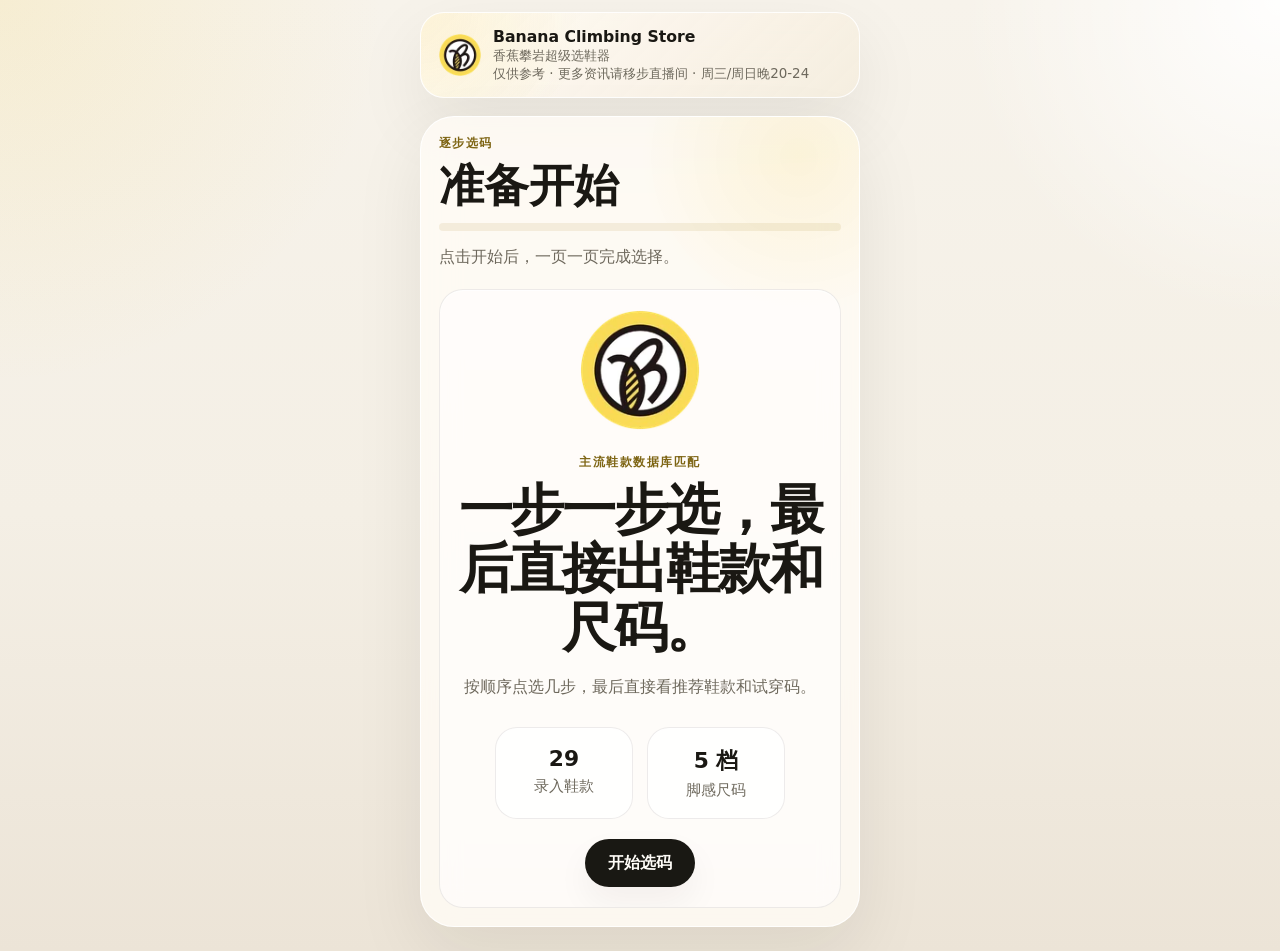
==== index.html @ 50c02187 "Speed up mobile taps and logo loading" ====
<!doctype html>
<html lang="zh-CN">
  <head>
    <meta charset="UTF-8" />
    <meta name="viewport" content="width=device-width, initial-scale=1.0" />
    <title>Banana Climbing 攀岩鞋选码器</title>
    <meta
      name="description"
      content="一步一步选择场景、脚型、平时鞋码和脚感追求，最后直接匹配攀岩鞋款与试穿尺码。"
    />
    <link rel="preload" as="image" href="logo-banana-clean-96.webp" fetchpriority="high" />
    <link rel="preload" as="image" href="logo-banana-clean-128.webp" fetchpriority="high" />
    <link rel="stylesheet" href="styles.css?v=20260409-1515" />
  </head>
  <body>
    <div class="page-shell">
      <header class="topbar" id="topBar">
        <a class="brand" href="#">
          <img
            src="logo-banana-clean-96.webp"
            alt="Banana Climbing Logo"
            width="42"
            height="42"
            decoding="async"
            fetchpriority="high"
          />
          <span>
            <strong>Banana Climbing Store</strong>
            <small>香蕉攀岩超级选鞋器</small>
            <small class="brand-note">仅供参考 · 更多资讯请移步直播间 · 周三/周日晚20-24</small>
          </span>
        </a>
      </header>

      <main class="wizard-shell">
        <div id="wizardView">
          <div class="wizard-progress">
          <div>
            <p class="progress-kicker">逐步选码</p>
            <h1 id="progressTitle">准备开始</h1>
          </div>
          <div class="progress-track" aria-hidden="true">
            <span id="progressFill"></span>
          </div>
          <p class="progress-text" id="progressText">点击开始后，一页一页完成选择。</p>
        </div>

          <div class="wizard-panels">
          <section class="step-panel is-active" data-step="start">
            <div class="panel-center hero-panel">
              <img
                class="hero-logo"
                src="logo-banana-clean-128.webp"
                alt="Banana Climbing Logo"
                width="120"
                height="120"
                decoding="async"
                fetchpriority="high"
              />
              <p class="eyebrow">主流鞋款数据库匹配</p>
              <h2>一步一步选，最后直接出鞋款和尺码。</h2>
              <p class="panel-lead">按顺序点选几步，最后直接看推荐鞋款和试穿码。</p>
              <div class="hero-stat-row">
                <div>
                  <strong id="shoeCountStart">29</strong>
                  <span>录入鞋款</span>
                </div>
                <div>
                  <strong>5 档</strong>
                  <span>脚感尺码</span>
                </div>
              </div>
            </div>

            <div class="panel-actions">
              <button class="primary-button" type="button" data-nav="next">开始选码</button>
            </div>
          </section>

          <section class="step-panel" data-step="guide" hidden>
            <div class="panel-copy">
              <p class="eyebrow">开始前</p>
              <h2>先快速判断脚长和脚型</h2>
              <p class="panel-lead">不用特别专业，选最接近自己的一项就可以。</p>
            </div>

            <div class="guide-grid">
              <article class="guide-card">
                <h3>脚长怎么量</h3>
                <p>脚跟贴墙站在纸上，标出最长脚趾位置。左右脚都量，取更长的一只。</p>
              </article>
              <article class="guide-card">
                <h3>前掌宽窄</h3>
                <p>脚长除以前掌最宽处，2.5 以下偏宽，2.6 到 2.8 更适中，2.8 以上偏窄。</p>
              </article>
              <article class="guide-card">
                <h3>脚趾类型</h3>
                <p>大脚趾最长是埃及脚，二趾最长是希腊脚，前三趾接近平是罗马脚。</p>
              </article>
              <article class="guide-card">
                <h3>脚背 足弓 后跟</h3>
                <p>脚背看鞋面压迫感，足弓看拱高，后跟看是否容易空杯或更贴弧形后跟。</p>
              </article>
            </div>

            <div class="panel-actions">
              <button class="secondary-button" type="button" data-nav="prev">返回</button>
              <button class="primary-button" type="button" data-nav="next">我知道了，继续</button>
            </div>
          </section>

          <section class="step-panel option-step" data-step="scene" data-field="scene" hidden>
            <div class="panel-copy">
              <p class="eyebrow">第 1 步</p>
              <h2>你主要想拿它去哪里爬</h2>
              <p class="panel-lead">这里可以多选，选你最常出现的场景就行。</p>
            </div>

            <div class="option-grid option-grid-wide">
              <button class="option-button" type="button" data-field="scene" data-value="抱石">
                <strong>抱石</strong>
                <span>室内爆发和钩挂为主</span>
              </button>
              <button class="option-button" type="button" data-field="scene" data-value="运动攀">
                <strong>运动攀</strong>
                <span>综合踩点和线路体验</span>
              </button>
              <button class="option-button" type="button" data-field="scene" data-value="野外抱石">
                <strong>野外抱石</strong>
                <span>更看重耐磨和落地后的适应</span>
              </button>
              <button class="option-button" type="button" data-field="scene" data-value="爬板">
                <strong>爬板</strong>
                <span>小点和大角度更关键</span>
              </button>
              <button class="option-button" type="button" data-field="scene" data-value="传统攀">
                <strong>传统攀</strong>
                <span>更偏长时间与稳定性</span>
              </button>
              <button class="option-button" type="button" data-field="scene" data-value="多段/结组">
                <strong>多段 / 结组</strong>
                <span>穿着时长和舒适上限更重要</span>
              </button>
            </div>

            <p class="auto-tip">可多选；如果不确定，也可以直接下一步。</p>

            <div class="panel-actions">
              <button class="secondary-button" type="button" data-nav="prev">上一步</button>
              <button class="primary-button" type="button" data-nav="next">下一步</button>
            </div>
          </section>

          <section class="step-panel option-step" data-step="level" data-field="level" hidden>
            <div class="panel-copy">
              <p class="eyebrow">第 2 步</p>
              <h2>你现在更接近哪一类需求</h2>
              <p class="panel-lead">阶段会影响鞋子的进攻性、容错和基础舒适度。</p>
            </div>

            <div class="option-grid">
              <button class="option-button" type="button" data-field="level" data-value="新手入门">
                <strong>新手入门</strong>
                <span>更看重舒适、容错和适应期</span>
              </button>
              <button class="option-button" type="button" data-field="level" data-value="新手进阶">
                <strong>新手进阶</strong>
                <span>开始要更好的踩点和包裹</span>
              </button>
              <button class="option-button" type="button" data-field="level" data-value="全能进阶">
                <strong>全能进阶</strong>
                <span>想兼顾不同线路和训练方式</span>
              </button>
              <button class="option-button" type="button" data-field="level" data-value="竞技进阶">
                <strong>竞技进阶</strong>
                <span>优先更强的进攻性和极限表现</span>
              </button>
            </div>

            <p class="auto-tip">点击选项后会自动进入下一步。</p>

            <div class="panel-actions">
              <button class="secondary-button" type="button" data-nav="prev">上一步</button>
            </div>
          </section>

          <section class="step-panel option-step" data-step="shape0" data-field="shape0" hidden>
            <div class="panel-copy">
              <p class="eyebrow">第 3 步</p>
              <h2>你的前掌更偏哪一种</h2>
              <p class="panel-lead">这里决定鞋楦宽窄，是匹配准确度最高的维度之一。</p>
            </div>

            <div class="option-grid">
              <button class="option-button" type="button" data-field="shape0" data-value="__skip__">
                <strong>不确定</strong>
                <span>先跳过这一项</span>
              </button>
              <button class="option-button" type="button" data-field="shape0" data-value="宽（2.5以下）">
                <strong>宽</strong>
                <span>脚长 ÷ 前掌宽约 2.5 以下</span>
              </button>
              <button class="option-button" type="button" data-field="shape0" data-value="适中（2.6以上）">
                <strong>适中</strong>
                <span>脚长 ÷ 前掌宽约 2.6 到 2.8</span>
              </button>
              <button class="option-button" type="button" data-field="shape0" data-value="窄（2.8以上）">
                <strong>窄</strong>
                <span>脚长 ÷ 前掌宽约 2.8 以上</span>
              </button>
            </div>

            <p class="auto-tip">点击选项后会自动进入下一步。</p>

            <div class="panel-actions">
              <button class="secondary-button" type="button" data-nav="prev">上一步</button>
            </div>
          </section>

          <section class="step-panel option-step" data-step="toe" data-field="toe" hidden>
            <div class="panel-copy">
              <p class="eyebrow">第 4 步</p>
              <h2>你的脚趾更接近哪一种</h2>
              <p class="panel-lead">这一步主要影响鞋头轮廓和最前端受力位置。</p>
            </div>

            <div class="option-grid">
              <button class="option-button" type="button" data-field="toe" data-value="__skip__">
                <strong>不确定</strong>
                <span>先跳过这一项</span>
              </button>
              <button class="option-button" type="button" data-field="toe" data-value="埃及脚">
                <strong>埃及脚</strong>
                <span>大脚趾最长</span>
              </button>
              <button class="option-button" type="button" data-field="toe" data-value="希腊脚">
                <strong>希腊脚</strong>
                <span>二脚趾最长</span>
              </button>
              <button class="option-button" type="button" data-field="toe" data-value="罗马脚">
                <strong>罗马脚</strong>
                <span>前三趾长度更接近</span>
              </button>
            </div>

            <p class="auto-tip">点击选项后会自动进入下一步。</p>

            <div class="panel-actions">
              <button class="secondary-button" type="button" data-nav="prev">上一步</button>
            </div>
          </section>

          <section class="step-panel option-step" data-step="instep" data-field="instep" hidden>
            <div class="panel-copy">
              <p class="eyebrow">第 5 步</p>
              <h2>你的脚背高低更接近哪一类</h2>
              <p class="panel-lead">脚背越高，通常越不建议一开始就选过激进的尺码。</p>
            </div>

            <div class="option-grid">
              <button class="option-button" type="button" data-field="instep" data-value="__skip__">
                <strong>不确定</strong>
                <span>先跳过这一项</span>
              </button>
              <button class="option-button" type="button" data-field="instep" data-value="低脚背">
                <strong>低脚背</strong>
                <span>更容易锁住鞋面</span>
              </button>
              <button class="option-button" type="button" data-field="instep" data-value="适中脚背">
                <strong>适中脚背</strong>
                <span>大多数鞋楦都可参考</span>
              </button>
              <button class="option-button" type="button" data-field="instep" data-value="高脚背">
                <strong>高脚背</strong>
                <span>更要注意鞋面压迫</span>
              </button>
            </div>

            <p class="auto-tip">点击选项后会自动进入下一步。</p>

            <div class="panel-actions">
              <button class="secondary-button" type="button" data-nav="prev">上一步</button>
            </div>
          </section>

          <section class="step-panel option-step" data-step="arch" data-field="arch" hidden>
            <div class="panel-copy">
              <p class="eyebrow">第 6 步</p>
              <h2>你的足弓高低更接近哪一类</h2>
              <p class="panel-lead">下弯鞋和更进攻的鞋型，通常会更受足弓高度影响。</p>
            </div>

            <div class="option-grid">
              <button class="option-button" type="button" data-field="arch" data-value="__skip__">
                <strong>不确定</strong>
                <span>先跳过这一项</span>
              </button>
              <button class="option-button" type="button" data-field="arch" data-value="低足弓">
                <strong>低足弓</strong>
                <span>更偏平一些</span>
              </button>
              <button class="option-button" type="button" data-field="arch" data-value="适中足弓">
                <strong>适中足弓</strong>
                <span>多数鞋型可适配</span>
              </button>
              <button class="option-button" type="button" data-field="arch" data-value="高足弓">
                <strong>高足弓</strong>
                <span>更适合有弓形支撑的鞋</span>
              </button>
            </div>

            <p class="auto-tip">点击选项后会自动进入下一步。</p>

            <div class="panel-actions">
              <button class="secondary-button" type="button" data-nav="prev">上一步</button>
            </div>
          </section>

          <section class="step-panel option-step" data-step="heel" data-field="heel" hidden>
            <div class="panel-copy">
              <p class="eyebrow">第 7 步</p>
              <h2>你的后跟轮廓更接近哪一类</h2>
              <p class="panel-lead">这一步主要影响后跟空杯、挂脚和整体包裹感。</p>
            </div>

            <div class="option-grid">
              <button class="option-button" type="button" data-field="heel" data-value="__skip__">
                <strong>不确定</strong>
                <span>先跳过这一项</span>
              </button>
              <button class="option-button" type="button" data-field="heel" data-value="直后跟/无后跟">
                <strong>直后跟 / 无后跟</strong>
                <span>后跟更平、更直</span>
              </button>
              <button class="option-button" type="button" data-field="heel" data-value="适中后跟">
                <strong>适中后跟</strong>
                <span>大多数鞋型都能试</span>
              </button>
              <button class="option-button" type="button" data-field="heel" data-value="弧后跟">
                <strong>弧后跟</strong>
                <span>更需要贴合弧形跟杯</span>
              </button>
            </div>

            <p class="auto-tip">点击选项后会自动进入下一步。</p>

            <div class="panel-actions">
              <button class="secondary-button" type="button" data-nav="prev">上一步</button>
            </div>
          </section>

          <section class="step-panel" data-step="sizeFeel" hidden>
            <div class="panel-copy">
              <p class="eyebrow">第 8 步</p>
              <h2>输入平时鞋码，再选脚感追求</h2>
              <p class="panel-lead">这里会决定最终推荐尺码。系统会先用表格基准码，再按你的脚感偏好做 5 档推导。</p>
            </div>

            <div class="size-feel-layout">
              <section class="size-card">
                <p class="mini-kicker">平时运动鞋 EU 码</p>
                <div class="size-stepper" aria-label="平时鞋码">
                  <button class="step-button" type="button" data-size-step="-0.5">-0.5</button>
                  <input
                    id="streetSizeInput"
                    type="number"
                    min="33"
                    max="48"
                    step="0.5"
                    inputmode="decimal"
                    placeholder="39.0"
                    aria-label="请输入平时鞋码"
                  />
                  <button class="step-button" type="button" data-size-step="0.5">+0.5</button>
                </div>
                <p class="size-hint">填你最常穿、穿久也不会挤脚的鞋码。</p>
              </section>

              <section class="feel-card">
                <p class="mini-kicker">脚感追求</p>
                <div class="feel-grid" role="radiogroup" aria-label="脚感追求">
                  <button class="feel-button" type="button" data-feel-filter="performance_plus">
                    <strong>极致包裹</strong>
                    <span>表格基准 -1</span>
                  </button>
                  <button class="feel-button" type="button" data-feel-filter="performance">
                    <strong>适当包裹</strong>
                    <span>表格基准 -0.5</span>
                  </button>
                  <button class="feel-button is-selected" type="button" data-feel-filter="balanced">
                    <strong>平衡推荐</strong>
                    <span>表格基准</span>
                  </button>
                  <button class="feel-button" type="button" data-feel-filter="comfort">
                    <strong>适当舒适</strong>
                    <span>表格基准 +0.5</span>
                  </button>
                  <button class="feel-button" type="button" data-feel-filter="comfort_plus">
                    <strong>极致舒适</strong>
                    <span>表格基准 +1</span>
                  </button>
                </div>
              </section>
            </div>

            <p class="error-text" id="sizeError" hidden>请先输入你的平时鞋码。</p>

            <div class="panel-actions">
              <button class="secondary-button" type="button" data-nav="prev">上一步</button>
              <button class="primary-button" type="button" id="viewResultButton">查看结果</button>
            </div>
          </section>
          </div>
        </div>

        <section class="result-page-shell" id="resultView" hidden>
          <section class="result-page-hero">
            <h1>推荐鞋款和尺码</h1>
            <p class="result-page-summary" id="resultPageSummary"></p>
          </section>

          <section class="result-page-empty" id="resultPageEmpty" hidden>
            <p class="eyebrow">还没有结果</p>
            <h2>先回去完成选码，再来看推荐。</h2>
            <p>如果你是直接打开这个结果地址，或者浏览器没有保留上一页数据，这里就不会显示结果。</p>
            <div class="panel-actions">
              <a class="primary-button" id="resultEmptyBackButton" href="index-v2.html?restart=1">返回选码</a>
            </div>
          </section>

          <section class="result-page-body" id="resultPageBody" hidden>
            <div class="result-primary" id="resultPagePrimary"></div>

            <section class="result-alt-wrap">
              <p class="mini-kicker">备选推荐</p>
              <div class="result-alt-list" id="resultPageAlternatives"></div>
            </section>

            <div class="panel-actions">
              <a class="primary-button" id="resultBackButton" href="index-v2.html?resume=1">返回修改</a>
              <a class="secondary-button" id="resultRestartButton" href="index-v2.html?restart=1">重新开始</a>
            </div>
          </section>
        </section>
      </main>
    </div>

    <script src="script.js?v=20260409-1515"></script>
  </body>
</html>
---- styles.css ----
:root {
  --bg: #f4efe5;
  --surface: rgba(255, 252, 246, 0.82);
  --surface-strong: #fffdf8;
  --surface-soft: rgba(255, 255, 255, 0.74);
  --ink: #1a1813;
  --ink-soft: #6e695d;
  --line: rgba(26, 24, 19, 0.08);
  --line-strong: rgba(26, 24, 19, 0.14);
  --accent: #f2cf52;
  --accent-deep: #7e6514;
  --shadow: 0 26px 70px rgba(30, 24, 16, 0.08);
  --shadow-soft: 0 16px 34px rgba(30, 24, 16, 0.05);
  --radius-xl: 34px;
  --radius-lg: 24px;
  --radius-md: 18px;
  --max-width: 440px;
}

*,
*::before,
*::after {
  box-sizing: border-box;
}

[hidden] {
  display: none !important;
}

html {
  scroll-behavior: auto;
}

body {
  margin: 0;
  color: var(--ink);
  font-family:
    "PingFang SC",
    "Hiragino Sans GB",
    "Microsoft YaHei",
    "Noto Sans CJK SC",
    system-ui,
    sans-serif;
  background:
    radial-gradient(circle at top left, rgba(242, 207, 82, 0.16), transparent 24%),
    radial-gradient(circle at top right, rgba(255, 255, 255, 0.92), transparent 20%),
    linear-gradient(180deg, #f7f3eb 0%, var(--bg) 54%, #ece4d7 100%);
  overscroll-behavior-y: contain;
}

img {
  display: block;
  max-width: 100%;
  height: auto;
}

button,
input {
  font: inherit;
}

button {
  cursor: pointer;
}

a,
button,
input,
.option-button,
.feel-button,
.step-button,
.primary-button,
.secondary-button,
.ghost-button,
.size-choice {
  -webkit-tap-highlight-color: transparent;
}

a,
button,
.option-button,
.feel-button,
.step-button,
.primary-button,
.secondary-button,
.ghost-button,
.size-choice {
  touch-action: manipulation;
}

button,
.option-button,
.feel-button,
.step-button,
.primary-button,
.secondary-button,
.ghost-button,
.size-choice {
  appearance: none;
  -webkit-appearance: none;
}

a:focus:not(:focus-visible),
button:focus:not(:focus-visible),
input:focus:not(:focus-visible) {
  outline: none;
}

a:focus-visible,
button:focus-visible,
input:focus-visible {
  outline: 2px solid rgba(126, 101, 20, 0.42);
  outline-offset: 3px;
}

.page-shell {
  width: min(calc(100% - 16px), var(--max-width));
  margin: 0 auto;
  padding: 12px 0 24px;
}

.topbar,
.wizard-shell {
  border: 1px solid rgba(255, 255, 255, 0.88);
  background: var(--surface);
  box-shadow: var(--shadow);
  backdrop-filter: blur(18px);
}

.topbar {
  padding: 14px 18px;
  margin-bottom: 18px;
  border-radius: 24px;
  background:
    radial-gradient(circle at left top, rgba(242, 207, 82, 0.18), transparent 36%),
    linear-gradient(135deg, rgba(255, 251, 244, 0.96), rgba(245, 237, 222, 0.88));
}

.brand {
  display: inline-flex;
  align-items: center;
  gap: 12px;
  color: inherit;
  text-decoration: none;
}

.brand img {
  width: 42px;
  height: 42px;
  object-fit: contain;
}

.brand span {
  display: grid;
  gap: 1px;
  min-width: 0;
}

.brand strong {
  font-size: 0.98rem;
  font-weight: 800;
}

.brand small {
  color: var(--ink-soft);
  font-size: 0.84rem;
  line-height: 1.3;
}

.brand-note {
  max-width: none;
  font-size: 0.72rem;
  line-height: 1.28;
  white-space: normal;
  overflow-wrap: anywhere;
}

.wizard-shell {
  position: relative;
  overflow: hidden;
  padding: 18px;
  border-radius: var(--radius-xl);
}

.wizard-shell::before {
  content: "";
  position: absolute;
  right: -100px;
  top: -120px;
  width: 320px;
  height: 320px;
  border-radius: 50%;
  background: radial-gradient(circle, rgba(242, 207, 82, 0.16), transparent 70%);
  pointer-events: none;
}

.wizard-progress,
.step-panel {
  position: relative;
  z-index: 1;
}

.wizard-progress {
  display: grid;
  gap: 12px;
  padding-bottom: 18px;
}

.progress-kicker,
.eyebrow,
.mini-kicker {
  margin: 0 0 10px;
  color: var(--accent-deep);
  font-size: 0.78rem;
  font-weight: 700;
  letter-spacing: 0.12em;
  text-transform: uppercase;
}

.wizard-progress h1,
.panel-copy h2 {
  margin: 0;
  font-family: "Noto Serif SC", "Songti SC", serif;
}

.wizard-progress h1 {
  font-size: clamp(1.8rem, 4vw, 2.8rem);
  line-height: 1.1;
}

.progress-track {
  position: relative;
  height: 8px;
  border-radius: 999px;
  background: rgba(193, 170, 94, 0.16);
  overflow: hidden;
}

.progress-track span {
  display: block;
  height: 100%;
  width: 0;
  border-radius: inherit;
  background: linear-gradient(90deg, #a58b2e 0%, #d8bb4a 52%, #f2cf52 100%);
  transition: width 240ms ease;
}

.progress-text,
.panel-lead,
.guide-card p,
.option-button span,
.size-hint,
.error-text,
.size-note,
.alt-note {
  margin: 0;
  color: var(--ink-soft);
  line-height: 1.75;
}

.wizard-panels {
  position: relative;
}

.step-panel {
  min-height: 0;
  display: grid;
  align-content: space-between;
  gap: 20px;
  padding: 20px 16px;
  border-radius: 24px;
  border: 1px solid var(--line);
  background: rgba(255, 255, 255, 0.58);
  box-shadow: inset 0 1px 0 rgba(255, 255, 255, 0.72);
  animation: rise-in 240ms ease both;
  contain: layout paint;
}

.step-panel[hidden] {
  display: none;
}

.panel-center {
  max-width: 620px;
  margin: 0 auto;
  text-align: center;
}

.hero-panel {
  align-self: center;
}

.hero-logo {
  width: 120px;
  height: 120px;
  margin: 0 auto 24px;
  object-fit: contain;
}

.panel-copy {
  max-width: 640px;
  margin: 0 auto;
  text-align: center;
}

.panel-copy h2 {
  margin: 0;
  font-size: clamp(2rem, 4vw, 3rem);
  line-height: 1.14;
  letter-spacing: -0.03em;
}

.hero-panel h2 {
  margin: 0;
  font-size: clamp(2.2rem, 4.6vw, 3.4rem);
  line-height: 1.08;
  letter-spacing: -0.04em;
  font-family: "Noto Serif SC", "Songti SC", serif;
}

.panel-lead {
  margin-top: 16px;
}

.hero-stat-row {
  display: flex;
  justify-content: center;
  gap: 14px;
  margin-top: 26px;
}

.hero-stat-row div,
.guide-card,
.option-button,
.size-card,
.feel-card,
.result-primary,
.alt-card {
  border: 1px solid var(--line);
  background: var(--surface-soft);
  box-shadow: inset 0 1px 0 rgba(255, 255, 255, 0.76);
}

.hero-stat-row div {
  min-width: 138px;
  padding: 18px 16px;
  border-radius: 22px;
}

.hero-stat-row strong {
  display: block;
  font-size: 1.36rem;
  font-weight: 800;
}

.hero-stat-row span {
  display: block;
  margin-top: 6px;
  color: var(--ink-soft);
  font-size: 0.92rem;
}

.guide-grid {
  display: grid;
  grid-template-columns: repeat(2, minmax(0, 1fr));
  gap: 14px;
}

.guide-card {
  padding: 20px;
  border-radius: 22px;
}

.guide-card h3 {
  margin: 0 0 8px;
  font-size: 1.02rem;
}

.option-grid {
  display: grid;
  grid-template-columns: repeat(2, minmax(0, 1fr));
  gap: 14px;
  max-width: 720px;
  margin: 0 auto;
}

.option-grid-wide {
  grid-template-columns: repeat(2, minmax(0, 1fr));
  max-width: 720px;
}

.option-button,
.feel-button,
.step-button,
.primary-button,
.secondary-button,
.ghost-button,
.size-choice {
  transition:
    transform 140ms ease,
    background-color 140ms ease,
    border-color 140ms ease,
    box-shadow 140ms ease,
    color 140ms ease,
    opacity 140ms ease;
}

.option-button {
  display: grid;
  gap: 8px;
  min-height: 106px;
  padding: 16px 14px;
  border-radius: 24px;
  text-align: center;
}

.option-button strong,
.feel-button strong {
  font-size: 1rem;
}

.option-button.is-selected,
.feel-button.is-selected,
.size-choice.is-selected {
  border-color: #191813;
  background: #191813;
  color: #fffdf8;
  box-shadow: 0 14px 30px rgba(25, 24, 19, 0.14);
}

.option-button:hover,
.feel-button:hover,
.step-button:hover,
.primary-button:hover,
.secondary-button:hover,
.ghost-button:hover,
.size-choice:hover {
  transform: translateY(-1px);
}

.option-button:active,
.feel-button:active,
.step-button:active,
.primary-button:active,
.secondary-button:active,
.ghost-button:active,
.size-choice:active {
  transform: scale(0.985);
}

.auto-tip {
  margin: 0;
  text-align: center;
  color: var(--ink-soft);
  font-size: 0.92rem;
}

.panel-actions {
  display: flex;
  justify-content: center;
  gap: 12px;
}

.primary-button,
.secondary-button,
.ghost-button {
  display: inline-flex;
  align-items: center;
  justify-content: center;
  min-height: 48px;
  padding: 0 22px;
  border-radius: 999px;
  border: 1px solid transparent;
  box-shadow: var(--shadow-soft);
  text-decoration: none;
  font-weight: 700;
}

.primary-button {
  background: #191813;
  color: #fffdf8;
}

.secondary-button,
.ghost-button {
  background: rgba(255, 255, 255, 0.82);
  border-color: var(--line-strong);
  color: var(--ink);
}

.size-feel-layout {
  display: grid;
  gap: 16px;
  max-width: 760px;
  margin: 0 auto;
}

.size-card,
.feel-card {
  padding: 22px;
  border-radius: 24px;
}

.size-stepper {
  display: grid;
  grid-template-columns: 74px minmax(120px, 180px) 74px;
  justify-content: center;
  gap: 10px;
  margin-top: 14px;
}

.step-button,
.size-stepper input {
  min-height: 56px;
  border-radius: 18px;
  border: 1px solid var(--line-strong);
}

.step-button {
  background: rgba(255, 255, 255, 0.84);
}

.size-stepper input {
  width: 100%;
  padding: 0 16px;
  background: var(--surface-strong);
  color: var(--ink);
  font-size: 1.24rem;
  font-weight: 800;
  text-align: center;
  outline: none;
}

.size-stepper input:focus {
  border-color: rgba(126, 101, 20, 0.54);
  box-shadow: 0 0 0 4px rgba(242, 207, 82, 0.14);
}

.size-hint {
  margin-top: 12px;
  text-align: center;
}

.feel-grid {
  display: grid;
  grid-template-columns: repeat(5, minmax(0, 1fr));
  gap: 10px;
  margin-top: 14px;
}

.feel-button {
  display: grid;
  gap: 6px;
  min-height: 110px;
  padding: 14px 10px;
  border-radius: 22px;
  border: 1px solid var(--line);
  background: rgba(255, 255, 255, 0.84);
  text-align: center;
}

.feel-button span {
  color: inherit;
  font-size: 0.84rem;
  line-height: 1.5;
}

.error-text {
  text-align: center;
  color: #9c3a28;
  font-weight: 700;
}

.result-scroll {
  display: grid;
  gap: 16px;
  max-height: 470px;
  padding-right: 4px;
  overflow: auto;
}

.result-primary,
.alt-card {
  padding: 18px;
  border-radius: 24px;
}

.result-primary {
  display: grid;
  align-content: start;
  gap: 14px;
}

.result-primary-body {
  display: grid;
  align-content: start;
  gap: 14px;
  padding: 18px;
  border-radius: 24px;
  border: 1px solid var(--line);
  background: rgba(255, 255, 255, 0.84);
  box-shadow: inset 0 1px 0 rgba(255, 255, 255, 0.76);
}

.result-alt-wrap {
  display: grid;
  align-content: start;
  gap: 14px;
  padding: 18px;
  border-radius: 24px;
  border: 1px solid var(--line);
  background: var(--surface-soft);
  box-shadow: inset 0 1px 0 rgba(255, 255, 255, 0.76);
}

.result-primary-header,
.alt-head {
  display: grid;
  grid-template-columns: minmax(0, 1fr);
  align-items: flex-start;
  gap: 8px;
}

.result-primary-header > div:first-child,
.alt-head > div:first-child {
  min-width: 0;
}

.result-card-head {
  display: grid;
  grid-template-columns: 56px minmax(0, 1fr);
  gap: 14px;
  align-items: start;
}

.result-card-copy {
  display: grid;
  gap: 8px;
  min-width: 0;
}

.shoe-mark {
  display: grid;
  place-items: center;
  width: 56px;
  height: 56px;
  border-radius: 18px;
  border: 1px solid rgba(242, 207, 82, 0.24);
  background:
    radial-gradient(circle at top right, rgba(242, 207, 82, 0.24), transparent 52%),
    linear-gradient(160deg, rgba(255, 255, 255, 0.96), rgba(247, 241, 229, 0.92));
  box-shadow: 0 8px 20px rgba(25, 24, 19, 0.05);
}

.shoe-mark-logo {
  width: 36px;
  height: 36px;
  object-fit: contain;
  padding: 4px;
  border-radius: 12px;
  background: rgba(255, 255, 255, 0.94);
  box-shadow: 0 8px 16px rgba(25, 24, 19, 0.06);
}

.tag-row,
.summary-row,
.match-row {
  display: flex;
  flex-wrap: wrap;
  gap: 8px;
}

.tag-row {
  margin: 14px 0 10px;
}

.result-card-tags {
  margin: 0;
}

.tag-row span,
.summary-row span,
.match-row span {
  display: inline-flex;
  align-items: center;
  min-height: 34px;
  padding: 0 12px;
  border-radius: 999px;
  border: 1px solid var(--line);
  background: rgba(255, 255, 255, 0.84);
  font-size: 0.86rem;
}

.result-card-tags span {
  min-height: 30px;
  padding: 0 10px;
  font-size: 0.78rem;
}

.result-rank {
  margin: 0 0 6px;
  color: var(--accent-deep);
  font-size: 0.78rem;
  font-weight: 700;
  letter-spacing: 0.12em;
  text-transform: uppercase;
}

.result-primary h3,
.alt-head h3 {
  margin: 0;
  font-size: 1.34rem;
  line-height: 1.25;
}

.brand-line,
.result-note {
  margin: 2px 0 0;
  color: var(--ink-soft);
  line-height: 1.45;
}

.result-note--compact,
.alt-note--compact {
  margin: 0;
}

.score-pill {
  display: inline-flex;
  align-items: center;
  justify-content: center;
  align-self: start;
  min-height: 38px;
  padding: 0 12px;
  border-radius: 999px;
  background: rgba(242, 207, 82, 0.2);
  color: #5f4d10;
  font-size: 0.86rem;
  font-weight: 700;
}

.size-box {
  margin-top: 14px;
  padding: 14px 16px;
  border-radius: 24px;
  border: 1px solid rgba(242, 207, 82, 0.24);
  background: linear-gradient(180deg, rgba(242, 207, 82, 0.14), rgba(255, 255, 255, 0.88));
}

.size-box--compact {
  margin-top: 0;
}

.size-main {
  display: grid;
  gap: 6px;
}

.size-main strong {
  display: block;
  margin-top: 4px;
  font-size: 2.18rem;
  line-height: 1;
  letter-spacing: -0.04em;
}

.size-main p {
  max-width: none;
  margin: 0;
  color: var(--ink-soft);
  font-size: 0.88rem;
  text-align: left;
  line-height: 1.7;
}

.size-ladder {
  display: grid;
  grid-template-columns: repeat(5, minmax(0, 1fr));
  gap: 6px;
}

.size-choice {
  display: grid;
  gap: 6px;
  min-height: 76px;
  padding: 10px 8px;
  border-radius: 18px;
  border: 1px solid var(--line);
  background: rgba(255, 255, 255, 0.9);
  text-align: center;
}

.size-choice span {
  font-size: 0.78rem;
  line-height: 1.35;
}

.size-choice strong {
  font-size: 0.98rem;
}

.result-alt-list {
  display: grid;
  gap: 12px;
}

.result-page-shell {
  display: grid;
  gap: 14px;
  padding: 18px;
  border-radius: 24px;
  border: 1px solid var(--line);
  background: rgba(255, 255, 255, 0.58);
  box-shadow: inset 0 1px 0 rgba(255, 255, 255, 0.72);
}

.result-brand-card {
  display: grid;
  grid-template-columns: 78px minmax(0, 1fr);
  gap: 14px;
  align-items: start;
  padding: 18px;
  border-radius: 20px;
  border: 1px solid rgba(126, 101, 20, 0.12);
  background:
    radial-gradient(circle at right top, rgba(242, 207, 82, 0.18), transparent 34%),
    linear-gradient(135deg, rgba(255, 251, 244, 0.98), rgba(244, 236, 219, 0.9));
  box-shadow: inset 0 1px 0 rgba(255, 255, 255, 0.82);
}

.result-brand-mark {
  display: grid;
  place-items: center;
  width: 78px;
  height: 78px;
  border-radius: 50%;
  background: rgba(255, 255, 255, 0.9);
  box-shadow: 0 10px 24px rgba(25, 24, 19, 0.08);
}

.result-brand-mark img {
  width: 58px;
  height: 58px;
  object-fit: contain;
}

.result-brand-copy {
  min-width: 0;
  display: grid;
  gap: 4px;
}

.result-brand-copy h2 {
  margin: 0;
  font-size: 1.85rem;
  line-height: 1.05;
  letter-spacing: -0.03em;
}

.result-brand-subtitle {
  margin: 0;
  color: var(--ink-soft);
  font-size: 1rem;
}

.result-brand-note {
  margin: 0;
  color: rgba(26, 24, 19, 0.68);
  font-size: 0.76rem;
  line-height: 1.3;
  white-space: normal;
  overflow-wrap: anywhere;
}

.result-page-hero,
.result-page-empty {
  padding: 18px;
  border-radius: 24px;
  border: 1px solid var(--line);
  background: var(--surface-soft);
  box-shadow: inset 0 1px 0 rgba(255, 255, 255, 0.76);
}

.result-page-hero h1,
.result-page-empty h2 {
  margin: 0;
  font-family: "Songti SC", "STSong", "Noto Serif CJK SC", serif;
}

.result-page-hero h1 {
  font-size: clamp(1.78rem, 7vw, 2.4rem);
  line-height: 1.08;
  letter-spacing: -0.03em;
}

@media (max-width: 820px) {
  .result-brand-copy h2 {
    font-size: clamp(1.22rem, 4.8vw, 1.58rem);
    line-height: 1.08;
  }

  .result-brand-subtitle {
    font-size: 0.92rem;
  }

  .result-brand-note {
    font-size: 0.72rem;
    line-height: 1.34;
  }

  .result-page-hero h1 {
    font-size: clamp(1.04rem, 4.6vw, 1.34rem);
    line-height: 1.12;
    letter-spacing: -0.02em;
    white-space: nowrap;
  }
}

.result-page-summary {
  margin: 0;
  color: var(--ink);
  font-weight: 600;
  line-height: 1.65;
}

.result-page-body {
  display: grid;
  gap: 12px;
}

.result-page-empty {
  text-align: center;
}

.result-page-empty p {
  margin: 12px auto 0;
  max-width: 40ch;
  color: var(--ink-soft);
  line-height: 1.75;
}

.alt-card h3 {
  font-size: 1.08rem;
}

.alt-size {
  margin-top: 4px;
  font-size: 1rem;
  font-weight: 800;
}

.result-page-body .panel-actions {
  padding: 2px 0 4px;
}

.result-page-body .primary-button,
.result-page-body .secondary-button,
.result-page-empty .primary-button {
  min-width: 148px;
}

.result-page-body .secondary-button {
  background: rgba(255, 255, 255, 0.92);
  border-color: rgba(242, 207, 82, 0.28);
}

@keyframes rise-in {
  from {
    opacity: 0;
    transform: translateY(10px);
  }

  to {
    opacity: 1;
    transform: translateY(0);
  }
}

@media (max-width: 860px) {
  .step-panel {
    min-height: auto;
  }

  .option-grid,
  .option-grid-wide {
    grid-template-columns: repeat(2, minmax(0, 1fr));
  }

  .guide-grid,
  .feel-grid,
  .size-ladder {
    grid-template-columns: 1fr;
  }

  .result-card-head {
    grid-template-columns: 52px minmax(0, 1fr);
    gap: 12px;
  }

  .shoe-mark {
    width: 52px;
    height: 52px;
    border-radius: 16px;
  }

  .shoe-mark-logo {
    width: 34px;
    height: 34px;
  }
}

@media (max-width: 640px) {
  .page-shell {
    width: min(calc(100% - 12px), var(--max-width));
    padding-top: 10px;
  }

  .wizard-shell,
  .result-page-shell {
    padding: 14px;
  }

  .topbar {
    padding: 12px 14px;
    margin-bottom: 12px;
  }

  .brand {
    width: 100%;
    min-width: 0;
    align-items: flex-start;
  }

  .brand strong {
    font-size: 0.94rem;
    line-height: 1.15;
  }

  .brand small {
    line-height: 1.22;
  }

  .brand-note {
    font-size: 0.66rem;
    line-height: 1.32;
    white-space: normal;
    overflow-wrap: anywhere;
  }

  .result-brand-card {
    grid-template-columns: 64px minmax(0, 1fr);
    gap: 12px;
    padding: 16px;
  }

  .result-brand-mark {
    width: 64px;
    height: 64px;
  }

  .result-brand-mark img {
    width: 48px;
    height: 48px;
  }

  .result-brand-copy h2 {
    font-size: 1.46rem;
    line-height: 1.08;
  }

  .result-brand-subtitle {
    font-size: 0.94rem;
  }

  .result-brand-note {
    font-size: 0.68rem;
    line-height: 1.32;
    white-space: normal;
    overflow-wrap: anywhere;
  }

  .hero-stat-row {
    display: none;
  }

  .guide-grid,
  .feel-grid {
    grid-template-columns: 1fr;
  }

  .size-stepper {
    grid-template-columns: 1fr 1.2fr 1fr;
  }

  .panel-actions {
    flex-direction: column;
  }

  .result-primary,
  .result-alt-wrap,
  .alt-card,
  .result-primary-body {
    padding: 14px;
  }

  .result-page-hero h1 {
    font-size: clamp(1.26rem, 5.8vw, 1.62rem);
    line-height: 1.14;
    letter-spacing: -0.02em;
    white-space: nowrap;
  }

  .result-card-head {
    grid-template-columns: 46px minmax(0, 1fr);
    gap: 10px;
  }

  .shoe-mark {
    width: 46px;
    height: 46px;
    border-radius: 14px;
  }

  .shoe-mark-logo {
    width: 30px;
    height: 30px;
    border-radius: 10px;
  }

  .result-card-tags span:nth-child(n + 3) {
    display: none;
  }

  .result-note--compact,
  .alt-note--compact {
    font-size: 0.92rem;
    line-height: 1.6;
  }

  .size-main strong {
    font-size: 1.8rem;
  }

  .size-box {
    padding: 14px;
  }
}

@media (max-width: 820px) {
  body {
    background: linear-gradient(180deg, #f7f3eb 0%, #f1eadf 100%);
  }

  .topbar,
  .wizard-shell {
    backdrop-filter: none;
    box-shadow: none;
  }

  .topbar {
    background: rgba(255, 251, 244, 0.96);
  }

  .wizard-shell::before {
    display: none;
  }

  .step-panel,
  .result-page-shell,
  .result-page-hero,
  .result-page-empty,
  .result-primary,
  .result-primary-body,
  .alt-card,
  .guide-card,
  .size-card,
  .feel-card {
    box-shadow: none;
    background: rgba(255, 255, 255, 0.78);
  }

  .step-panel {
    animation: none;
  }

  .option-button,
  .feel-button,
  .primary-button,
  .secondary-button,
  .ghost-button,
  .size-choice {
    transition: none;
  }

  .primary-button:hover,
  .secondary-button:hover,
  .ghost-button:hover,
  .size-choice:hover {
    transform: none;
  }

  .shoe-mark,
  .shoe-mark-logo {
    box-shadow: none;
  }
}
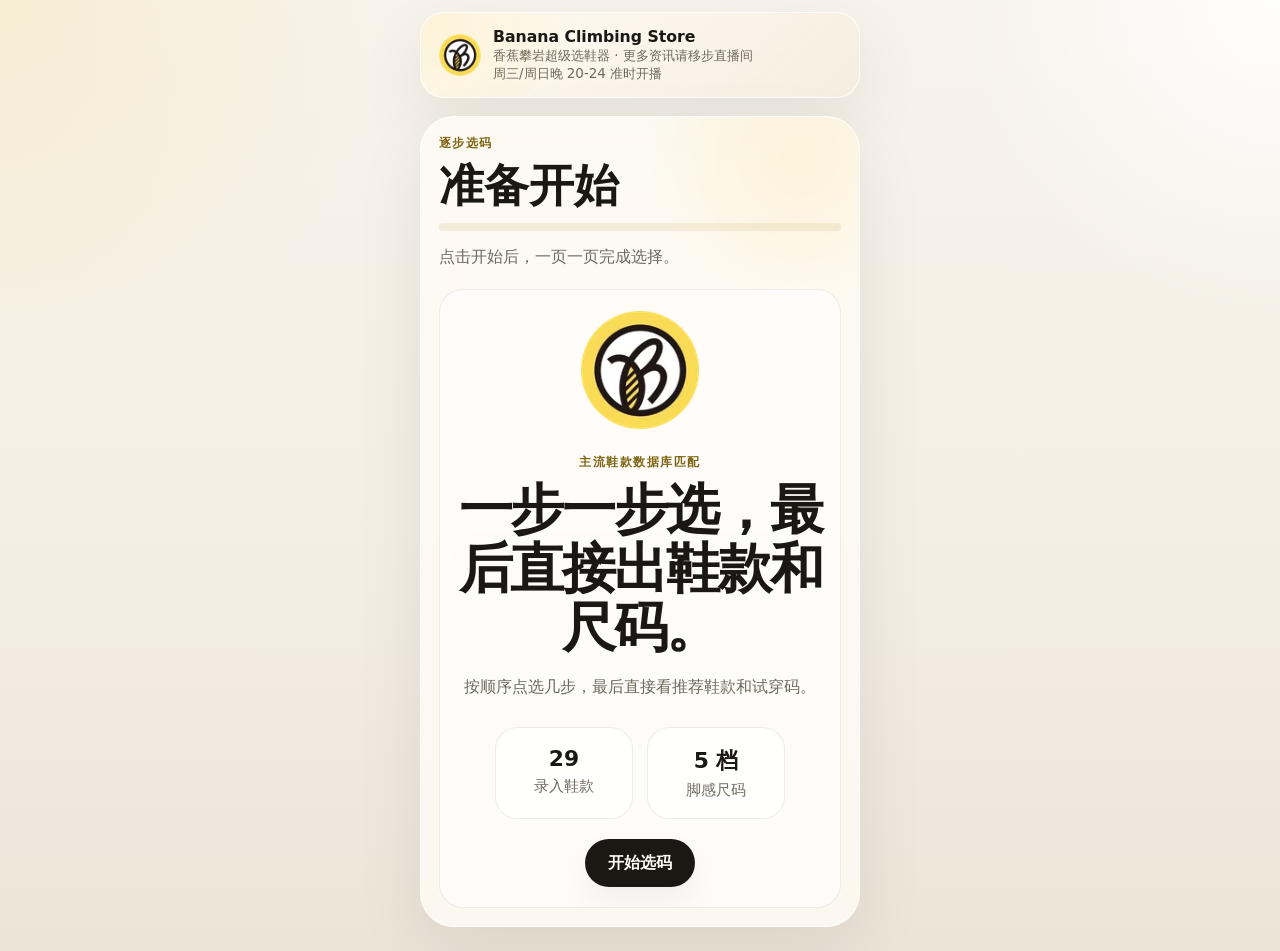
==== commit 2e5dbabf: "Adjust header copy layout" ====
--- a/index.html
+++ b/index.html
@@ -10,7 +10,7 @@
     />
     <link rel="preload" as="image" href="logo-banana-clean-96.webp" fetchpriority="high" />
     <link rel="preload" as="image" href="logo-banana-clean-128.webp" fetchpriority="high" />
-    <link rel="stylesheet" href="styles.css?v=20260409-1515" />
+    <link rel="stylesheet" href="styles.css?v=20260409-1608" />
   </head>
   <body>
     <div class="page-shell">
@@ -26,8 +26,8 @@
           />
           <span>
             <strong>Banana Climbing Store</strong>
-            <small>香蕉攀岩超级选鞋器</small>
-            <small class="brand-note">仅供参考 · 更多资讯请移步直播间 · 周三/周日晚20-24</small>
+            <small>香蕉攀岩超级选鞋器 · 更多资讯请移步直播间</small>
+            <small class="brand-note">周三/周日晚 20-24 准时开播</small>
           </span>
         </a>
       </header>
@@ -445,6 +445,6 @@
       </main>
     </div>
 
-    <script src="script.js?v=20260409-1515"></script>
+    <script src="script.js?v=20260409-1548"></script>
   </body>
 </html>
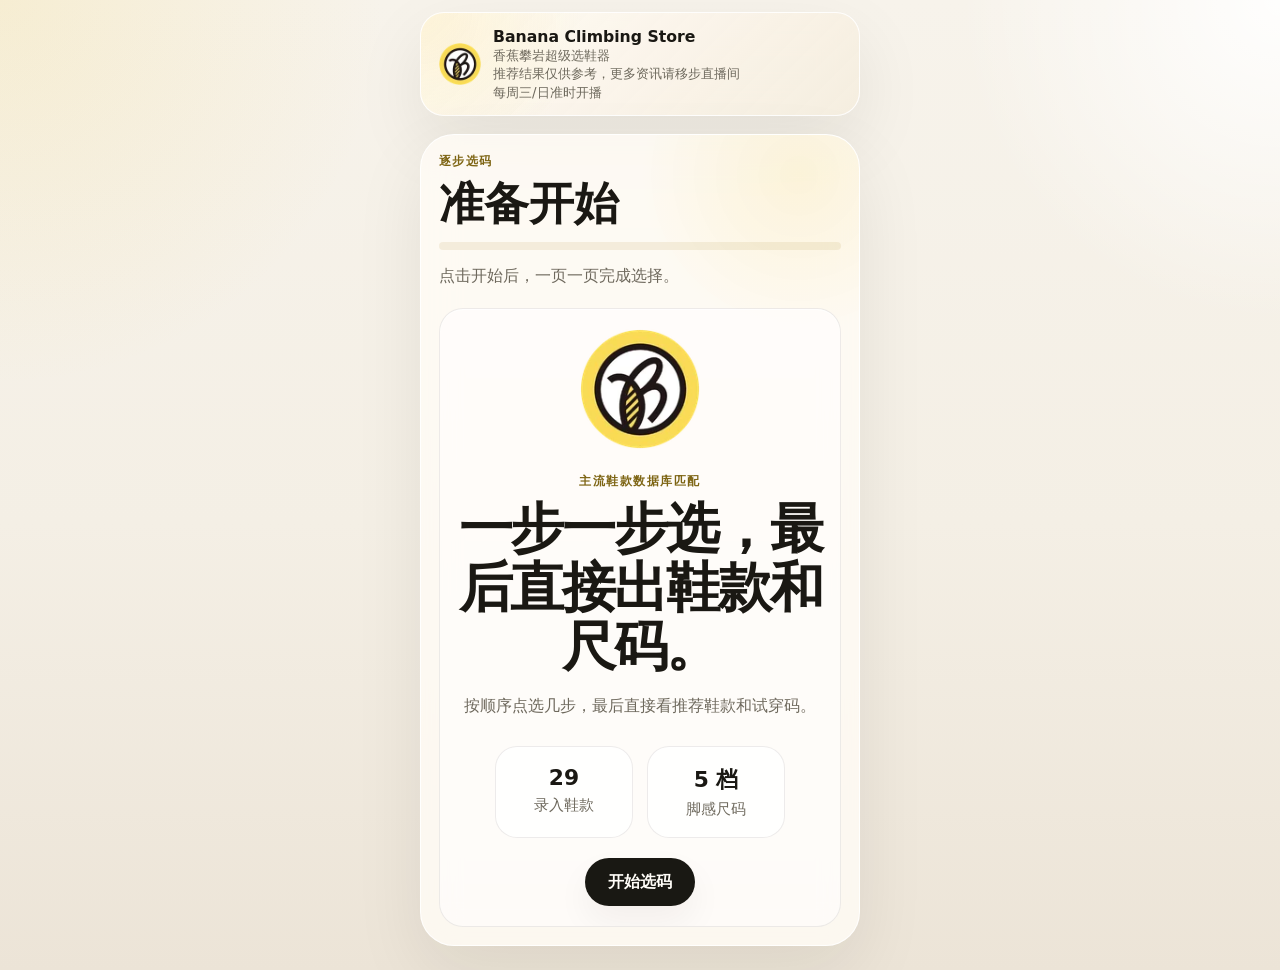
==== commit 3de6b209: "Refine header into four lines (index)" ====
--- a/index.html
+++ b/index.html
@@ -10,7 +10,7 @@
     />
     <link rel="preload" as="image" href="logo-banana-clean-96.webp" fetchpriority="high" />
     <link rel="preload" as="image" href="logo-banana-clean-128.webp" fetchpriority="high" />
-    <link rel="stylesheet" href="styles.css?v=20260409-1608" />
+    <link rel="stylesheet" href="styles.css?v=20260409-1638" />
   </head>
   <body>
     <div class="page-shell">
@@ -26,8 +26,9 @@
           />
           <span>
             <strong>Banana Climbing Store</strong>
-            <small>香蕉攀岩超级选鞋器 · 更多资讯请移步直播间</small>
-            <small class="brand-note">周三/周日晚 20-24 准时开播</small>
+            <small>香蕉攀岩超级选鞋器</small>
+            <small class="brand-meta">推荐结果仅供参考，更多资讯请移步直播间</small>
+            <small class="brand-note">每周三/日准时开播</small>
           </span>
         </a>
       </header>
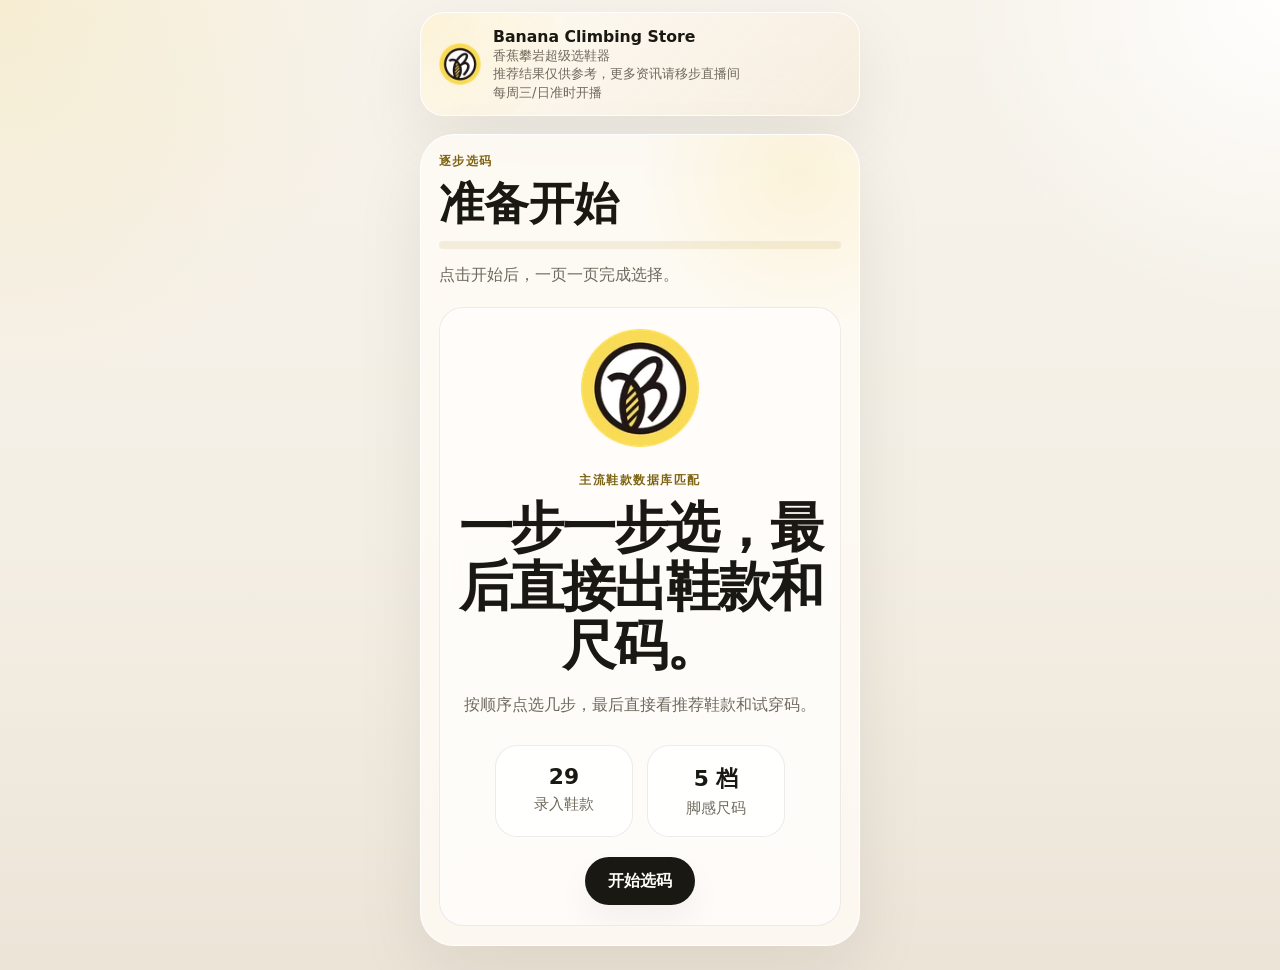
==== commit eb74605d: "Add database integration scaffolding (index)" ====
--- a/index.html
+++ b/index.html
@@ -10,7 +10,7 @@
     />
     <link rel="preload" as="image" href="logo-banana-clean-96.webp" fetchpriority="high" />
     <link rel="preload" as="image" href="logo-banana-clean-128.webp" fetchpriority="high" />
-    <link rel="stylesheet" href="styles.css?v=20260409-1638" />
+    <link rel="stylesheet" href="styles.css?v=20260409-1816" />
   </head>
   <body>
     <div class="page-shell">
@@ -446,6 +446,8 @@
       </main>
     </div>
 
-    <script src="script.js?v=20260409-1548"></script>
+    <script src="database-config.js?v=20260409-1816"></script>
+    <script src="database.js?v=20260409-1816"></script>
+    <script src="script.js?v=20260409-1816"></script>
   </body>
 </html>
--- a/styles.css
+++ b/styles.css
@@ -152,7 +152,7 @@
 
 .brand span {
   display: grid;
-  gap: 1px;
+  gap: 2px;
   min-width: 0;
 }
 
@@ -164,7 +164,15 @@
 .brand small {
   color: var(--ink-soft);
   font-size: 0.84rem;
-  line-height: 1.3;
+  line-height: 1.22;
+}
+
+.brand-meta {
+  max-width: none;
+  font-size: 0.76rem;
+  line-height: 1.26;
+  white-space: normal;
+  overflow-wrap: anywhere;
 }
 
 .brand-note {
@@ -1040,6 +1048,11 @@
     line-height: 1.22;
   }
 
+  .brand-meta {
+    font-size: 0.7rem;
+    line-height: 1.28;
+  }
+
   .brand-note {
     font-size: 0.66rem;
     line-height: 1.32;
